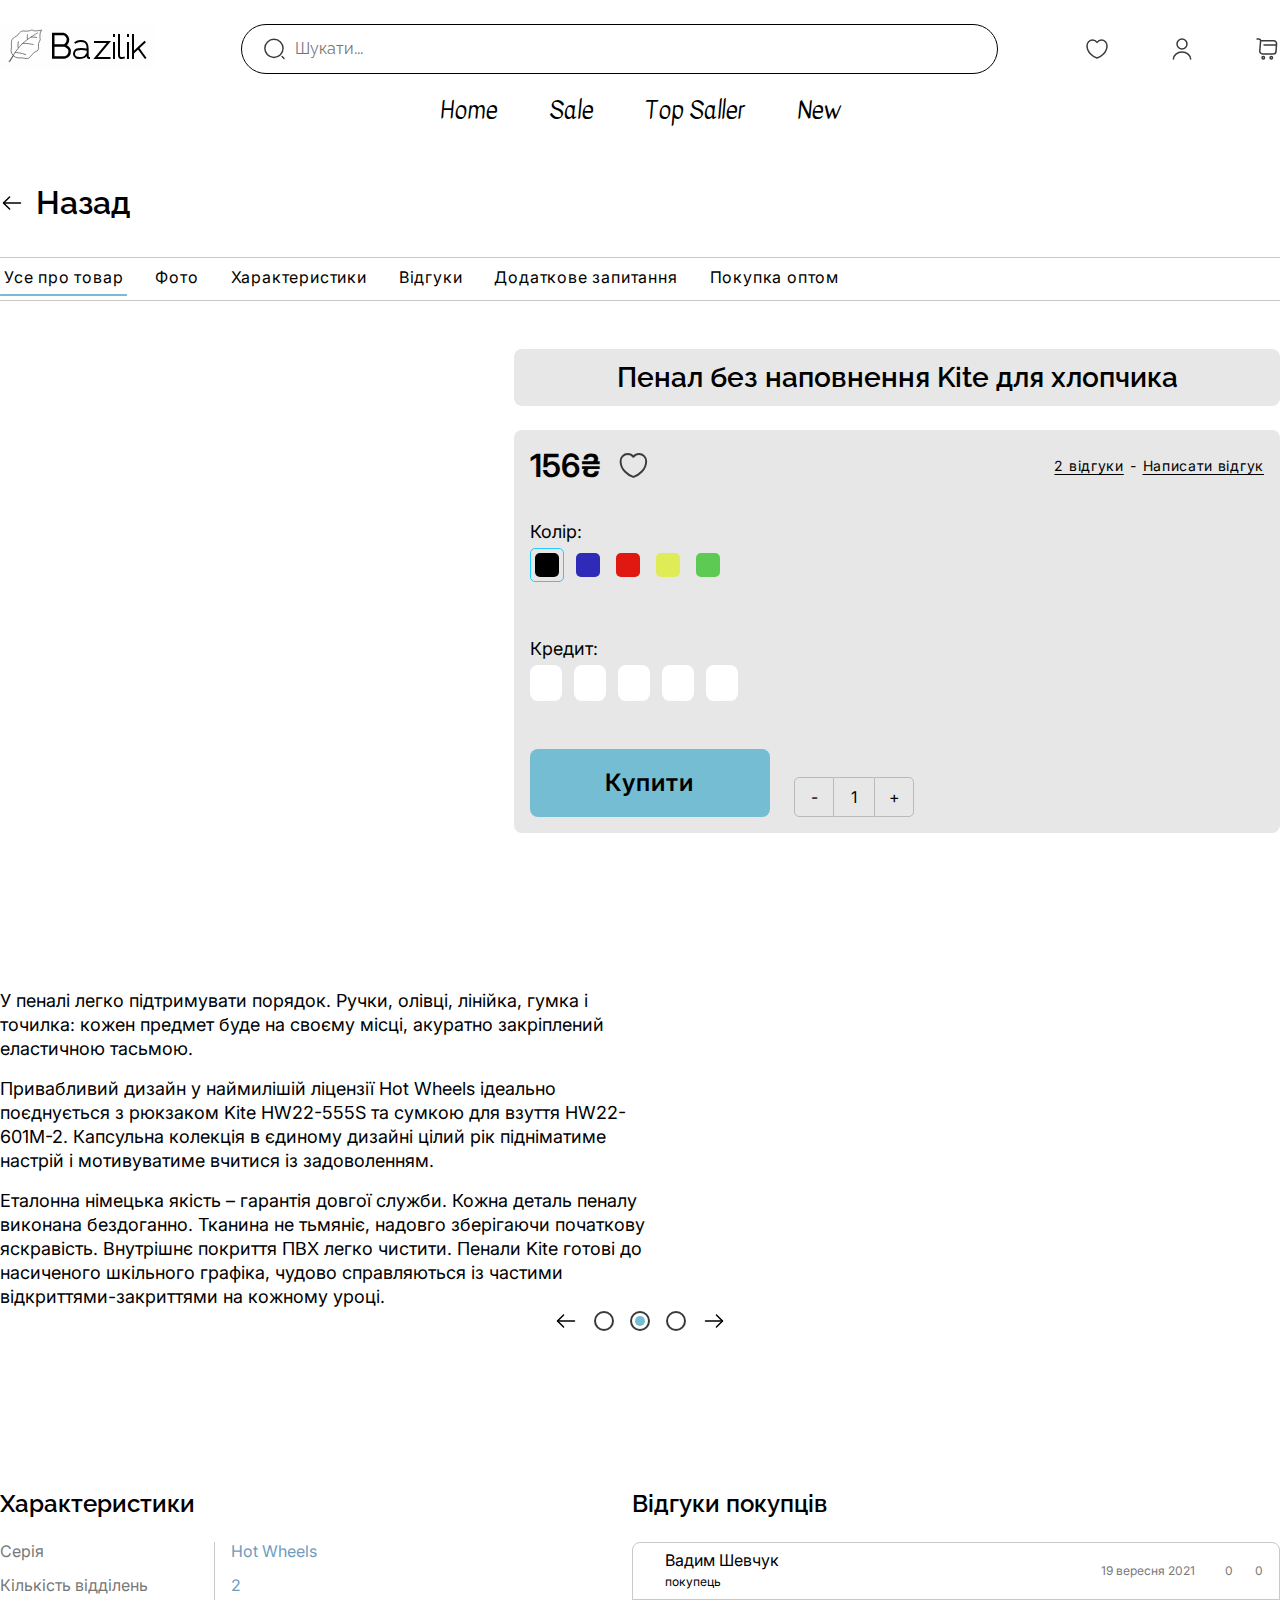
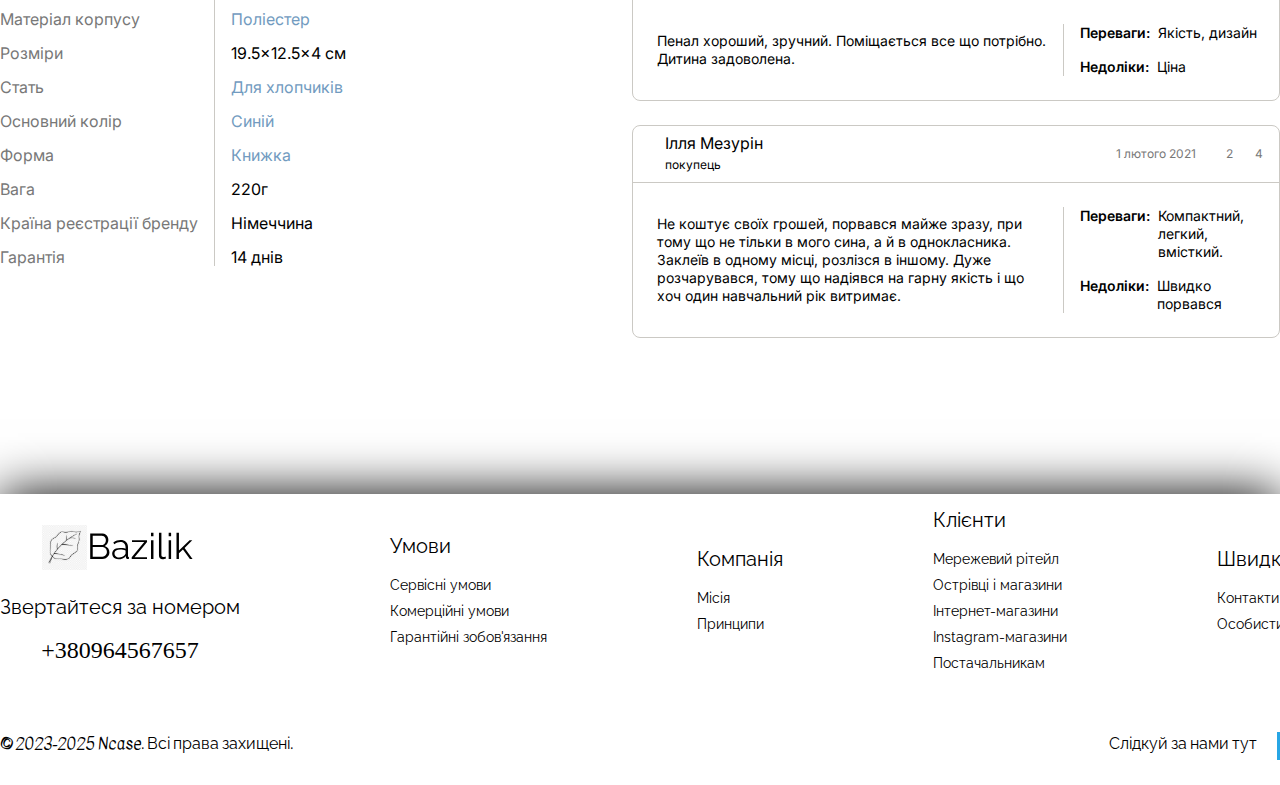
==== cardview.html @ 0b2a83e5 "Add files via upload" ====
<!DOCTYPE html>
<html lang="en">
<head>
	<meta charset="UTF-8">
	<meta name="viewport" content="width=device-width, initial-scale=1.0">
	<link rel="stylesheet" href="cardview.css">
	<link rel="stylesheet" href="reset.css">
	<title>Test-nav-slider</title>
	<link rel="shortcut icon" href="img/Logo-icon-colored.svg" type="image/x-icon">
</head>
<body>

<header>
	<div class="header" id="Home">
        <div class="container-1">

            <div class="lsi">
                <a href="./index.html"><img class="logo-light w3-animate-zoom-logo" src="img/Logo white.svg" alt=""></a>
                <div class="search">
                    <input type="text" placeholder="Шукати..." class="input_search">
                </div>
                <div class="icons .w3-animate-zoom">
                    <button><a href="./account/wish-list.html"><img src="img/heart.svg" alt=""></a></button>
                    <button><a href="./account/account.html"><img src="img/user.svg" alt=""></a></button>
                    <button><img src="img/shopping-cart.svg" alt=""></button>
                </div>
            </div>

            <div class="menu">
                <ul class="menu_ul">
                    <li class="menu_text"><a href="./index.html#Home">Home</a></li>
                    <li class="menu_text"><a href="./index.html#Sale">Sale</a></li>
                    <li class="menu_text"><a href="./index.html#Top-seller">Top Saller</a></li>
                    <li class="menu_text"><a href="./index.html#New">New</a></li>
                </ul>
            </div>

        </div>
    </div>
</header>

<!-- CONTENT -->
<main class="content">
    <div class="container">

        <button class="img-p" onclick="goBack()">
            <img src="./img/arrow-left.svg" alt="">
            <p>Назад</p>
        </button>

        <div class="container-content">
            
			<nav class="sticky">
				<ul class="nav-bar">
					<li class="autolayout active"><a href="#Use">Усе про товар</a></li>
					<li class="autolayout"><a href="#slider">Фото</a></li>
					<li class="autolayout"><a href="#characteristics">Характеристики</a></li>
					<li class="autolayout"><a href="#response">Відгуки</a></li>
					<li class="autolayout"><a href="#addquestion">Додаткове запитання</a></li>
					<li class="autolayout"><a href="#optom">Покупка оптом</a></li>
				</ul>
			</nav>

            <div class="good-card" id="Use">
                <img src="./img/penal.png" alt="">

				<section class="opus">
					
					<div class="head">Пенал без наповнення Kite для хлопчика</div>

					<main class="card-content">

						<div class="head-card">
							<div class="price-img">
								<p>156₴</p>
								<img src="./img/heart.svg" alt="">
							</div>

							<div class="response-write">
								<a href="#response"><p class="p112">2 відгуки</p></a>
								<p>-</p>
								<a href="#response"><p class="p112">Написати відгук</p></a>
							</div>
						</div>

						<div class="colors">
							<p>Колір:</p>

							<ul class="choose-color">
								<li class="active-color"><div class="black"></div></li>
								<li><div class="blue"></div></li>
								<li><div class="red"></div></li>
								<li><div class="yellow"></div></li>
								<li><div class="green"></div></li>
							</ul>
						</div>

						<div class="credit">
							<p>Кредит:</p>

							<ul class="credit-methods">
								<li><div class="credit-bg"><img src="./img/mastercard.svg" alt=""></div></li>
								<li><div class="credit-bg"><img src="./img/visa.svg" alt=""></div></li>
								<li><div class="credit-bg"><img src="./img/googlepay.svg" alt=""></div></li>
								<li><div class="credit-bg"><img src="./img/applepay.svg" alt=""></div></li>
								<li><div class="credit-bg"><img src="./img/monobank.svg" alt=""></div></li>
							</ul>
						</div>

						<div class="buy-plus">
							<button class="btn-buy">Купити</button>

							<div class="plus-minus">
								<button class="btn-minus" onclick="decreaseQuantity(1)">-</button>
								<input class="input-plusminus" type="number" id="quantity1" value="1" maxlength="10">
								<button class="btn-plus" onclick="increaseQuantity(1)">+</button>
							</div>
						</div>

					</main>

				</section>
            </div>


			<div class="Slider" id="slider">

				<div class="mySlides w3-animate-left">
					<div class="slide-1">
						<img src="./img/slide1.png" alt="">

						<div class="opus-text">
							<p>Опис</p>

							<div class="text-slider">
								<p>Пенал Kite HW22-623 – стильний, компактний та неймовірно місткий пенал-книжка з 2 відділеннями та органайзером на 32 предмети. Допоможе дитині завжди бути зібраною та організованою. Ідеальна модель для першокласників та учнів початкової школи, віком від 6 років.</p>
								<p>Усе необхідне – в одному пеналі! На уроці задали розфарбувати малюнок чи накреслити рівну лінію? А може, ручка закінчилася та потрібна запасна? З цією моделлю дитині завжди буде легко зорієнтуватися на уроці, швидко знайти потрібний предмет і легко впоратися із будь-яким завданням.</p>
							</div>
						</div>
					</div>
				</div>

				<div class="mySlides w3-animate-left">
					<div class="slide-2">
						
						<div class="text-slider">
							<p>У пеналі легко підтримувати порядок. Ручки, олівці, лінійка, гумка і точилка: кожен предмет буде на своєму місці, акуратно закріплений еластичною тасьмою.</p>
							<p>Привабливий дизайн у наймилішій ліцензії Hot Wheels ідеально поєднується з рюкзаком Kite HW22-555S та сумкою для взуття HW22-601M-2. Капсульна колекція в єдиному дизайні цілий рік підніматиме настрій і мотивуватиме вчитися із задоволенням.</p>
							<p>Еталонна німецька якість – гарантія довгої служби. Кожна деталь пеналу виконана бездоганно. Тканина не тьмяніє, надовго зберігаючи початкову яскравість. Внутрішнє покриття ПВХ легко чистити. Пенали Kite готові до насиченого шкільного графіка, чудово справляються із частими відкриттями-закриттями на кожному уроці.</p>
						</div>

						<img src="./img/slide2.png" alt="">

					</div>
				</div>

				<div class="mySlides w3-animate-left">
					<div class="slide-3">
						
						<img src="./img/slide3.png" alt="">

						<div class="features">
							<p>Особливості</p>

							<ul class="features-list">
								<li class="features-text">2 місткі відділення – щоб все необхідне завжди було під рукою;</li>
								<li class="features-text">Гумки для фіксації канцелярського приладдя на 32 предмети – для порядку всередині пеналу;</li>
								<li class="features-text">Тканинне окантування забезпечує захист кромки;</li>
								<li class="features-text">Розмір: 19,5x12,5x4 см – компактний та дуже місткий;</li>
								<li class="features-text">Міцні матеріали та надійна фурнітура – гарантія довгої служби;</li>
								<li class="features-text">Матеріал зовні – міцний зносостійкий поліестер;</li>
								<li class="features-text">Внутрішнє ПВХ-оздоблення – легко чиститься;</li>
								<li class="features-text">Можна зібрати круту капсулу з рюкзаком та сумкою для взуття.</li>
							</ul>
						</div>

					</div>
				</div>


				<!-- RADIOS -->
				<div class="radios">
					<button onclick="plusDivs(-1)"><img src="./img/arrow-left.svg" alt=""></button>
					<span class="span-radio" onclick="currentDiv(1)"> <span class="slide-number"></span> </span>
					<span class="span-radio" onclick="currentDiv(2)"> <span class="slide-number"></span> </span>
					<span class="span-radio" onclick="currentDiv(3)"> <span class="slide-number"></span> </span>
					<button onclick="plusDivs(1)"><img src="./img/arrow-right.svg" alt=""></button>
				</div>
				<!-- RADIOS -->

			</div>


			<div class="characteristics-response">
				
				<div class="characteristics" id="characteristics">
					<p>Характеристики</p>

					<div class="characteristics-content">

						<ul class="ul-text">
							<li>Серія</li>
							<li>Кількість відділень</li>
							<li>Матеріал корпусу</li>
							<li>Розміри</li>
							<li>Стать</li>
							<li>Основний колір</li>
							<li>Форма</li>
							<li>Вага</li>
							<li>Країна реєстрації бренду</li>
							<li>Гарантія</li>
						</ul>
						
						<ul class="ul-character">
							<li><a href="#1">Hot Wheels</a></li>
							<li><a href="#1">2</a></li>
							<li><a href="#1">Поліестер</a></li>
							<li>19.5x12.5x4 см</li>
							<li><a href="#1">Для хлопчиків</a></li>
							<li><a href="#1">Синій</a></li>
							<li><a href="#1">Книжка</a></li>
							<li>220г</li>
							<li>Німеччина</li>
							<li>14 днів</li>
						</ul>

					</div>
				</div>

				<div class="response" id="response">
					<p>Відгуки покупців</p>

					<div class="responses">
						<div class="response1 size">
							
							<div class="head-response">

								<div class="title">
									<img src="./img/bag-tick.svg" alt="">

									<div class="text-title">
										<p>Вадим Шевчук</p>
										<p>покупець</p>
									</div>
								</div>

								<div class="date-like">
									<p>19 вересня 2021</p>

									<div class="like-dislike">
										
										<div class="like">
											<img src="./img/like.svg" alt="">
											<p>0</p>
										</div>

										<div class="dislike">
											<img src="./img/dislike.svg" alt="">
											<p>0</p>
										</div>

									</div>
								</div>

							</div>
							<!---------------------  -->
							<main class="main-response">

								<div class="response-text">
									<p>Пенал хороший, зручний. Поміщається все що потрібно. Дитина задоволена.</p>
								</div>

								<div class="advantages-disadvantages">

									<div class="advantages">
										<p>Переваги:</p>
										<p>Якість, дизайн</p>
									</div>

									<div class="disadvantages">
										<p>Недоліки:</p>
										<p>Ціна</p>
									</div>

								</div>

							</main>

						</div>

						<div class="response2 size">
							
							<div class="head-response">

								<div class="title">
									<img src="./img/bag-tick.svg" alt="">

									<div class="text-title">
										<p>Ілля Мезурін</p>
										<p>покупець</p>
									</div>
								</div>

								<div class="date-like">
									<p>1 лютого 2021</p>

									<div class="like-dislike">
										
										<div class="like">
											<img src="./img/like.svg" alt="">
											<p>2</p>
										</div>

										<div class="dislike">
											<img src="./img/dislike.svg" alt="">
											<p>4</p>
										</div>

									</div>
								</div>

							</div>
							<!---------------------  -->
							<main class="main-response">

								<div class="response-text">
									<p>Не коштує своїх грошей, порвався майже зразу, при тому що не тільки в мого сина, а й в однокласника. Заклеїв в одному місці, розлізся в іншому. Дуже розчарувався, тому що надіявся на гарну якість і що хоч один навчальний рік витримає.</p>
								</div>

								<div class="advantages-disadvantages">

									<div class="advantages">
										<p>Переваги:</p>
										<p>Компактний, легкий, вмісткий.</p>
									</div>

									<div class="disadvantages">
										<p>Недоліки:</p>
										<p>Швидко порвався</p>
									</div>

								</div>
								
							</main>

						</div>
					</div>

				</div>

			</div>


        </div>

        
    </div>
</main>
<!-- CONTENT END -->











<!-- Footer -->
<footer class="footer">
	<div class="container-foot">
		<div class="upper-footer">
				
			<div class="footer-text-1">
				<img class="f-logo" src="img/LOGO.svg" alt="">
				<p class="apeal">Звертайтеся за номером</p>
				<p class="p-number">+380964567657</p>
			</div>

			<div class="footer-text-2">
				<p class="main-f-text">Умови</p>
				<ul class="f-ps">
					<li><a href=""><p>Сервісні умови</p></a></li>
					<li><a href=""><p>Комерційні умови</p></a></li>
					<li><a href=""><p>Гарантійні зобов'язання</p></a></li>
				</ul>
			</div>

			<div class="footer-text-3">
				<p class="main-f-text">Компанія</p>
				<ul class="f-ps">
					<li><a href=""><p>Місія</p></a></li>
					<li><a href=""><p>Принципи</p></a></li>
				</ul>
			</div>

			<div class="footer-text-4">
				<p class="main-f-text">Клієнти</p>
				<ul class="f-ps">
					<li><a href=""><p>Мережевий рітейл</p></a></li>
					<li><a href=""><p>Острівці і магазини</p></a></li>
					<li><a href=""><p>Інтернет-магазини</p></a></li>
					<li><a href=""><p>Instagram-магазини</p></a></li>
					<li><a href=""><p>Постачальникам</p></a></li>
				</ul>
			</div>

			<div class="footer-text-5">
				<p class="main-f-text">Швидкі посилання</p>
				<ul class="f-ps">
					<li><a href="#"><p>Контакти</p></a></li>
					<li><a href="./account/account.html"><p>Особистий кабінет</p></a></li>
				</ul>
			</div>

		</div>


		<div class="under-footer">
			<p class="Ncase">© 2023-2025 Ncase. Всі права захищені.</p>

			<div class="p-icons">
				<p class="Follow">Слідкуй за нами тут</p>
				<div class="messages-imgs">
					<a href=""><img src="img/telegram.svg" alt=""></a>
					<a href=""><img src="img/youtube.svg" alt=""></a>
					<a href=""><img src="img/instagram.svg" alt=""></a>
				</div>
			</div>
		</div>

	</div>
</footer>


<script src="all.js"></script>
<script src="nav.js"></script>
</body>
</html>
---- cardview.css ----
@import url('https://fonts.googleapis.com/css2?family=Inter&family=Kavivanar&family=Keania+One&family=Raleway:ital,wght@0,400;0,700;0,800;1,300&display=swap');

input::-webkit-outer-spin-button,
input::-webkit-inner-spin-button{
    -webkit-appearance: none;
    margin: 0;
}

html{
	scroll-behavior: smooth;
}

body{
	margin: 0px;
	padding: 0px;
	font-family: 'Kavivanar','Raleway','Inter';
	background-color: #EBDECB;
	font-family: 'Kavivanar', 'Raleway';
}
.container-1{
    max-width: 1392px;
    height: 148px;
    margin: 0 auto;
}
.header{
	background-color: #FFFFFF;
	height: 148px;
}



/* LSI and menu START */


/* LSI */
.lsi{
	padding-top: 24px;
	display: flex;
	justify-content: space-between;
	margin-bottom: 18px;
}
.lsi input{
	font-size:16px ;
	font-weight: 400;
}
.container-1 input {
	padding-left:53px;
	background-image:url(img/search.svg);
	background-size: 24px 24px;
	background-repeat: no-repeat;
	background-position: 20px;
  }
/* input{
	background-repeat: no-repeat;
	background-image:url(img/search-normal.svg) ;
	background-position: 20px;
	width: 24px;
	height: 24px; 
}*/
.input_search{
	border: #000000 solid 1px;
	border-radius: 800px;
	justify-content: center;
	width: 757px;
	height: 50px;
}
.icons{
	display: flex;
	justify-content: space-between;
	column-gap: 60px;
}
.icons img{
	cursor: pointer;
}


/* Menu */
.menu{
	display: flex;
	justify-content: center;
}
.menu_ul{
	display: flex;
	column-gap: 52px;
	justify-content: space-between;
}

.menu ul:hover a{
	color: #575757;
	transition: 0.2s ease-in-out;
}
.menu ul:hover a:hover{
	color: rgb(158, 53, 53);
	text-decoration: underline;
	text-underline-offset: 6px;
	transition: 0.2s ease-in-out;
}



.menu_ul a{
	text-decoration: none;
	color: #000000;
}
.menu_text{
	font-weight: 400;
	font-size: 24px;
}


/* LSI and menu CLOSE */




/* Btn and text START */


/* Btn */
.text_btn{
	margin-top: 176px;
	width:	470px;
	height: 244px;
}
.text{
	max-width:	470px;
	max-height: 147px;
	background-color: #FFFFFF;
	margin-bottom: 48px;
	text-align: center;
	border-radius: 50px 0px 50px 0px;
}
.btn{
	position: relative;
	width:	275px;
	height: 50px;
	border-radius: 88px;
	background-color: #FFFFFF;
	left: 98px;
	font-size: 26px;
	font-weight: 600;
}


/* Text weight and size */
.p1{
	font-weight: 700;
	font-size: 58px;
	color: #C6B168;
	;
}
.p2{
	font-weight: 300;
	font-size: 40px;
}


/* Btn and text CLOSE */



/* Footer */
.footer{
	width: 100%;
	margin: 0 auto;
	background-color: #FFFFFF;
	box-shadow: #000000 0px 0px 50px;
}
.container-foot{
	max-width: 1392px;
	padding-bottom: 24px;
	margin: 0 auto;
	
}
.upper-footer{
	width: 1392px;
	height: 200px;
	display: flex;
	justify-content: space-between;
	column-gap: 136px;
	margin-bottom: 38px;
	align-items: center;
}
.under-footer{
	width: 1392px;
	height: 29px;
	display: flex;
	justify-content: space-between;
}
.p-icons{
	display: flex;
	justify-content: space-between;
	column-gap: 20px;
}
.messages-imgs{
	display: flex;
	justify-content: space-between;
	column-gap: 14px;
}

.footer-text-2 ul:hover a{
	color: #575757;
	transition: 0.2s ease-in-out;
}
.footer-text-2 ul:hover a:hover{
	color: rgb(158, 53, 53);
	box-shadow: 0.2px 0 0 currentColor;
	text-decoration: underline;
	text-underline-offset: 6px;
	transition: 0.2s ease-in-out;
}

.footer-text-3 ul:hover a{
	color: #575757;
	transition: 0.2s ease-in-out;
}
.footer-text-3 ul:hover a:hover{
	color: rgb(158, 53, 53);
	box-shadow: 0.2px 0 0 currentColor;
	text-decoration: underline;
	text-underline-offset: 6px;
	transition: 0.2s ease-in-out;
}
.footer-text-4 ul:hover a{
	color: #575757;
	transition: 0.2s ease-in-out;
}
.footer-text-4 ul:hover a:hover{
	color: rgb(158, 53, 53);
	box-shadow: 0.2px 0 0 currentColor;
	text-decoration: underline;
	text-underline-offset: 6px;
	transition: 0.2s ease-in-out;
}
.footer-text-5 ul:hover a{
	color: #575757;
	transition: 0.2s ease-in-out;
}
.footer-text-5 ul:hover a:hover{
	color: rgb(158, 53, 53);
	box-shadow: 0.2px 0 0 currentColor;
	text-decoration: underline;
	text-underline-offset: 6px;
	transition: 0.2s ease-in-out;
}


.footer-text-1{
	text-align: center;
}
.footer-text-5 a{
	color: #000000;
}


/* Paragraphs */
.apeal{
	font-size: 20px;
	font-weight: 400;
	font-family: 'Raleway';
	margin-bottom: 18px;
}
.p-number{
	font-size: 24px;
	font-weight: 400;
	font-family: 'Radio Canada';
}
.f-logo{
	margin-bottom: 25px;
}
.f-ps a{
	color: #000000;
}
.f-ps p{
	margin-bottom: 10px;
	font-size: 14px;
	font-weight: 400;
	font-family: 'Raleway';
}

.main-f-text{
	font-size: 20px;
	font-weight: 400;
	font-family: 'Raleway';
	margin-bottom: 19px;
}
/* Footer */

/* CONTENT */
.content{
    background-color: #FFFFFF;
    height: auto;
    padding-bottom: 156px;
	padding-top: 36px;
}
.container{
    max-width: 1392px;
    height: auto;
    margin: 0 auto;
	display: flex;
    flex-direction: column;
}



.img-p{
    display: flex;
    align-items: center;
    column-gap: 12px;
    margin-bottom: 36px;
}
.img-p img{
    width: 24px;
    height: 24px;
}
.img-p p{
    font-family: 'Raleway';
    font-size: 32px;
    font-weight: 600;
}



.container-content{
    height: auto;
	display: flex;
    flex-direction: column;
}

.sticky{
	position: sticky;
	top: 0;
	z-index: 100;
}
.nav-bar{
    width: 1392px;
    border-top: 1px solid #CBC9C4;
    border-bottom: 1px solid #CBC9C4;
    padding-top: 6px;
    padding-bottom: 6px;
    display: flex;
    column-gap: 24px;
	background-color: #FFFFFF;
}
.nav-bar a{
    color: #000000;
}

.autolayout{
    padding: 4px;
    padding-bottom: 8px;
    font-family: 'Inter';
    font-size: 16px;
    font-weight: 400;
    line-height: 18px;
    letter-spacing: 0.8px;
    cursor: pointer;
    position: relative;
    text-align: center;
}

li.active::after {
    position: absolute;
    content: "";
    height: 3px;
    width: 100%;
    left: 0;
    bottom: -2px;
    border-top-left-radius: 2px;
    border-top-right-radius: 2px;
    animation: appear 0.2s linear;
    border-bottom: 2px solid #74BDD3;
  }
@keyframes appear {
    from {
      width: 0;
    }
    to {
      width: 100%;
    }
  }



.good-card{
	display: flex;
	justify-content: space-between;
	align-items: center;
	padding-top: 48px;
	padding-bottom: 78px;
}

.opus{
	display: flex;
	flex-direction: column;
	align-items: center;
	row-gap: 24px;
}
.head{
	width: 766px;
	text-align: center;
	padding: 12px 24px;
	background-color: #E7E7E7;
	border-radius: 8px;
	border: none;
	font-family: 'Raleway';
	font-size: 28px;
	font-weight: 600;
}


.card-content{
	width: 766px;
	height: auto;
	padding: 16px;
	background-color: #E7E7E7;
	border: none;
	border-radius: 8px;
}

.head-card{
	display: flex;
	justify-content: space-between;
	align-items: center;
	margin-bottom: 36px;
}
.price-img{
	display: flex;
	column-gap: 16px;
	align-items: center;
}
.price-img p{
	color: #000000;
	font-family: 'Inter';
	font-size: 32px;
	font-weight: 600;
}
.price-img img{
	width: 32px;
	height: 32px;
}


.response-write{
	display: flex;
	column-gap: 6px;
	align-items: center;
}
.response-write p{
	color: #000000;
	font-family: 'Inter';
	font-size: 14px;
	font-weight: 400;
	line-height: 18px;
	letter-spacing: 0.7px;
}
.response-write .p112{
	text-underline-offset: 3px;
	text-decoration-line: underline;
}

/* COLORS CARD */
.colors{
	display: flex;
	flex-direction: column;
	row-gap: 6px;
	margin-bottom: 56px;
}
.colors p{
	font-family: 'Inter';
	font-size: 18px;
	font-weight: 400;
}

.choose-color{
	display: flex;
	align-items: center;
	column-gap: 8px;
}

.choose-color li{
	padding: 4px;
	border-radius: 5px;
	cursor: pointer;
}
.choose-color li div{
	border-radius: 5px;
	width: 24px;
	height: 24px;
}
.active-color{
	border: 1px solid #28CBFF;
}

.black{
	background-color: #000000;
}
.blue{
	background-color: #2F2AB8;
}
.red{
	background-color: #E01811;
}
.yellow{
	background-color: #E0EC56;
}
.green{
	background-color: #5CCA53;
}
/* COLORS CARD END*/



/* CREDIT */
.credit{
	height: auto;
	display: flex;
	flex-direction: column;
	row-gap: 6px;
	margin-bottom: 48px;
}
.credit p{
	font-family: 'Inter';
	font-size: 18px;
	font-weight: 400;
}

.credit-methods{
	display: flex;
	align-items: center;
	column-gap: 12px;
}
.credit-bg{
	background-color: #FFFFFF;
	padding: 6px 16px;
	border: none;
	border-radius: 8px;
}
/* CREDIT END */



.buy-plus{
	display: flex;
	align-items: end;
	column-gap: 24px;
}

.btn-buy{
	width: 240px;
	height: 68px;
	border: none;
	border-radius: 8px;
	background-color: #74BDD3;
	font-family: 'Inter';
	font-size: 24px;
	font-weight: 600;
	line-height: 18px;
	letter-spacing: 1.2px;
}

.plus-minus{
	display: flex;
	align-items: center;
}
.btn-minus{
	width: 40px;
	height: 40px;
	border: 1px solid #BABABA;
	border-radius: 5px 0px 0px 5px;
	text-align: center;
	font-family: 'Inter';
	font-size: 16px;
	font-weight: 400;
}
.btn-plus{
	width: 40px;
	height: 40px;
	border: 1px solid #BABABA;
	border-radius: 0px 5px 5px 0px;
	text-align: center;
	font-family: 'Inter';
	font-size: 16px;
	font-weight: 400;
}
.input-plusminus{
	width: 40px;
	height: 40px;
	border-top: 1px solid #BABABA;
	border-bottom: 1px solid #BABABA;
	text-align: center;
	font-family: 'Inter';
	font-size: 16px;
	font-weight: 400;
}



/* SLIDER  */

/* SLIDE 1 */
.Slider{
	padding-top: 78px;
	padding-bottom: 78px;
}

.slide-1{
	display: flex;
	justify-content: space-between;
	align-items: center;
}

.opus-text{
	display: flex;
	flex-direction: column;
	row-gap: 24px;
}
.opus-text p{
	width: 650px;
	text-align: center;
	display: flex;
	flex-direction: column;
	row-gap: 24px;
	font-family: 'Raleway';
	font-size: 36px;
	font-weight: 600;
}

.text-slider{
	display: flex;
	flex-direction: column;
	row-gap: 16px;
}
.text-slider p{
	width: 650px;
	text-align: start;
	font-family: 'Inter';
	font-size: 18px;
	font-weight: 400;
	line-height: 24px;
}
/* SLIDE 1 END  */


/* SLIDE 2 */
.slide-2{
	display: flex;
	justify-content: space-between;
	align-items: center;
}
/* SLIDE 2 END  */


/* SLIDE 3 */
.slide-3{
	display: flex;
	justify-content: space-between;
	align-items: center;
}

.features{
	display: flex;
	flex-direction: column;
	align-items: center;
	row-gap: 24px;
}
.features p{
	font-family: 'Inter';
	font-size: 36px;
	font-weight: 600;
	line-height: 18px;
}


.features-list{
	width: 650px;
	display: flex;
	flex-direction: column;
	padding-left: 16px;
	border-left: 1px solid #CBC9C4;
	row-gap: 8px;
}
.features-text{
	margin-left: 24px;
	list-style: disc;
	font-family: 'Inter';
	font-size: 16px;
	font-weight: 400;
	line-height: 18px;
}



/* SLIDE 3 END  */

.radios{
	display: flex;
	column-gap: 16px;
	justify-content: center;
	align-items: center;
}
.span-radio{
	cursor: pointer;
	display: flex;
	align-items: center;
	justify-content: center;
	width: 20px;
	height: 20px;
	border: 2px solid #3A3A3A;
	border-radius: 50%;
}
.inside-radio{
	cursor: pointer;
	width: 10px;
	height: 10px;
	background-color: #74BDD3;
	border-radius: 50%;
}
/* SLIDER END  */





.characteristics-response{
	display: flex;
	justify-content: space-between;
	align-items: start;
	height: auto;
}
.characteristics{
	display: flex;
	flex-direction: column;
	row-gap: 24px;
	padding-top: 78px;
}
.characteristics p{
	font-family: 'Raleway';
	font-size: 24px;
	font-weight: 600;
}


.characteristics-content{
	display: flex;
	align-items: center;
	column-gap: 16px;
}
.ul-text{
	display: flex;
	flex-direction: column;
	row-gap: 16px;
	padding-right: 16px;
	border-right: 1px solid #CBC9C4;
}
.ul-text li{
	color: #787878;
	font-family: 'Inter';
	font-size: 16px;
	font-weight: 400;
	line-height: 18px;
}


.ul-character{
	display: flex;
	flex-direction: column;
	row-gap: 16px;
}
.ul-character li{
	color: #000;
	font-family: 'Inter';
	font-size: 16px;
	font-weight: 400;
	line-height: 18px;
}
.ul-character li a{
	color: #729BC0;
}
.ul-character li a:hover{
	color: #9E3535;
	text-decoration: underline;
	text-underline-offset: 4px;
}




/* RESPONSE */
.response{
	display: flex;
	flex-direction: column;
	row-gap: 24px;
	padding-top: 78px;
}
.response p{
	font-family: 'Raleway';
	font-size: 24px;
	font-weight: 600;
}

.responses{
	display: flex;
	flex-direction: column;
	row-gap: 24px;
}
.size{
	width: 648px;
	height: auto;
}


.response1{
	border: 1px solid #CBC9C4;
	border-radius: 8px;
}

.head-response{
	padding: 8px 16px;
	display: flex;
	justify-content: space-between;
	align-items: center;
	border-bottom: 1px solid #CBC9C4;
}

.title{
	display: flex;
	align-items: center;
	column-gap: 16px;
}
.text-title{
	display: flex;
	flex-direction: column;
	row-gap: 4px;
}
.text-title p:nth-child(1){
	font-family: 'Inter';
	font-size: 16px;
	font-weight: 400;
	line-height: 18px;
}
.text-title p:nth-child(2){
	font-family: 'Inter';
	font-size: 12px;
	font-weight: 400;
	line-height: 18px;
}


.date-like{
	display: flex;
	align-items: center;
	column-gap: 24px;
}
.date-like p{
	color: #787878;
	font-family: 'Inter';
	font-size: 12px;
	font-weight: 400;
	line-height: 18px;
}



.like-dislike{
	display: flex;
	align-items: center;
	column-gap: 16px;
}

.like{
	display: flex;
	align-items: center;
	column-gap: 6px;
}
.like p{
	color: #787878;
	font-family: 'Inter';
	font-size: 12px;
	font-weight: 400;
	line-height: 18px; 
}

.dislike{
	display: flex;
	align-items: center;
	column-gap: 6px;
}
.dislike p{
	color: #787878;
	font-family: 'Inter';
	font-size: 12px;
	font-weight: 400;
	line-height: 18px;
}



.main-response{
	padding: 24px;
	display: flex;
	column-gap: 16px;
	align-items: center;
}

.response-text{
	padding-top: 8px;
	padding-bottom: 8px;
	padding-right: 16px;
	border-right: 1px solid #CBC9C4;
}
.response-text p{
	font-family: 'Inter';
	font-size: 14px;
	font-weight: 400;
	line-height: 18px;
	width: 390px;
}


.advantages-disadvantages{
	display: flex;
	flex-direction: column;
	row-gap: 16px;
}
.advantages{
	display: flex;
	align-items: start;
	column-gap: 8px;
}
.advantages p:nth-child(1){
	font-family: 'Inter';
	font-size: 14px;
	font-weight: 600;
	line-height: 18px;
}
.advantages p:nth-child(2){
	width: 100px;
	font-family: 'Inter';
	font-size: 14px;
	font-weight: 400;
	line-height: 18px;
}


.disadvantages{
	display: flex;
	align-items: start;
	column-gap: 8px;
}
.disadvantages p:nth-child(1){
	font-family: 'Inter';
	font-size: 14px;
	font-weight: 600;
	line-height: 18px;
}
.disadvantages p:nth-child(2){
	font-family: 'Inter';
	font-size: 14px;
	font-weight: 400;
	line-height: 18px;
}
.response2{
	border: 1px solid #CBC9C4;
	border-radius: 8px;
}
/* RESPONSE END  */




/* CONTENT END  */














.w3-animate-left{
	position:relative;
	animation:animateleft 0.4s
}
@keyframes animateleft{
	from{left:-300px;opacity:0}
 	to{left:0;opacity:1}
}
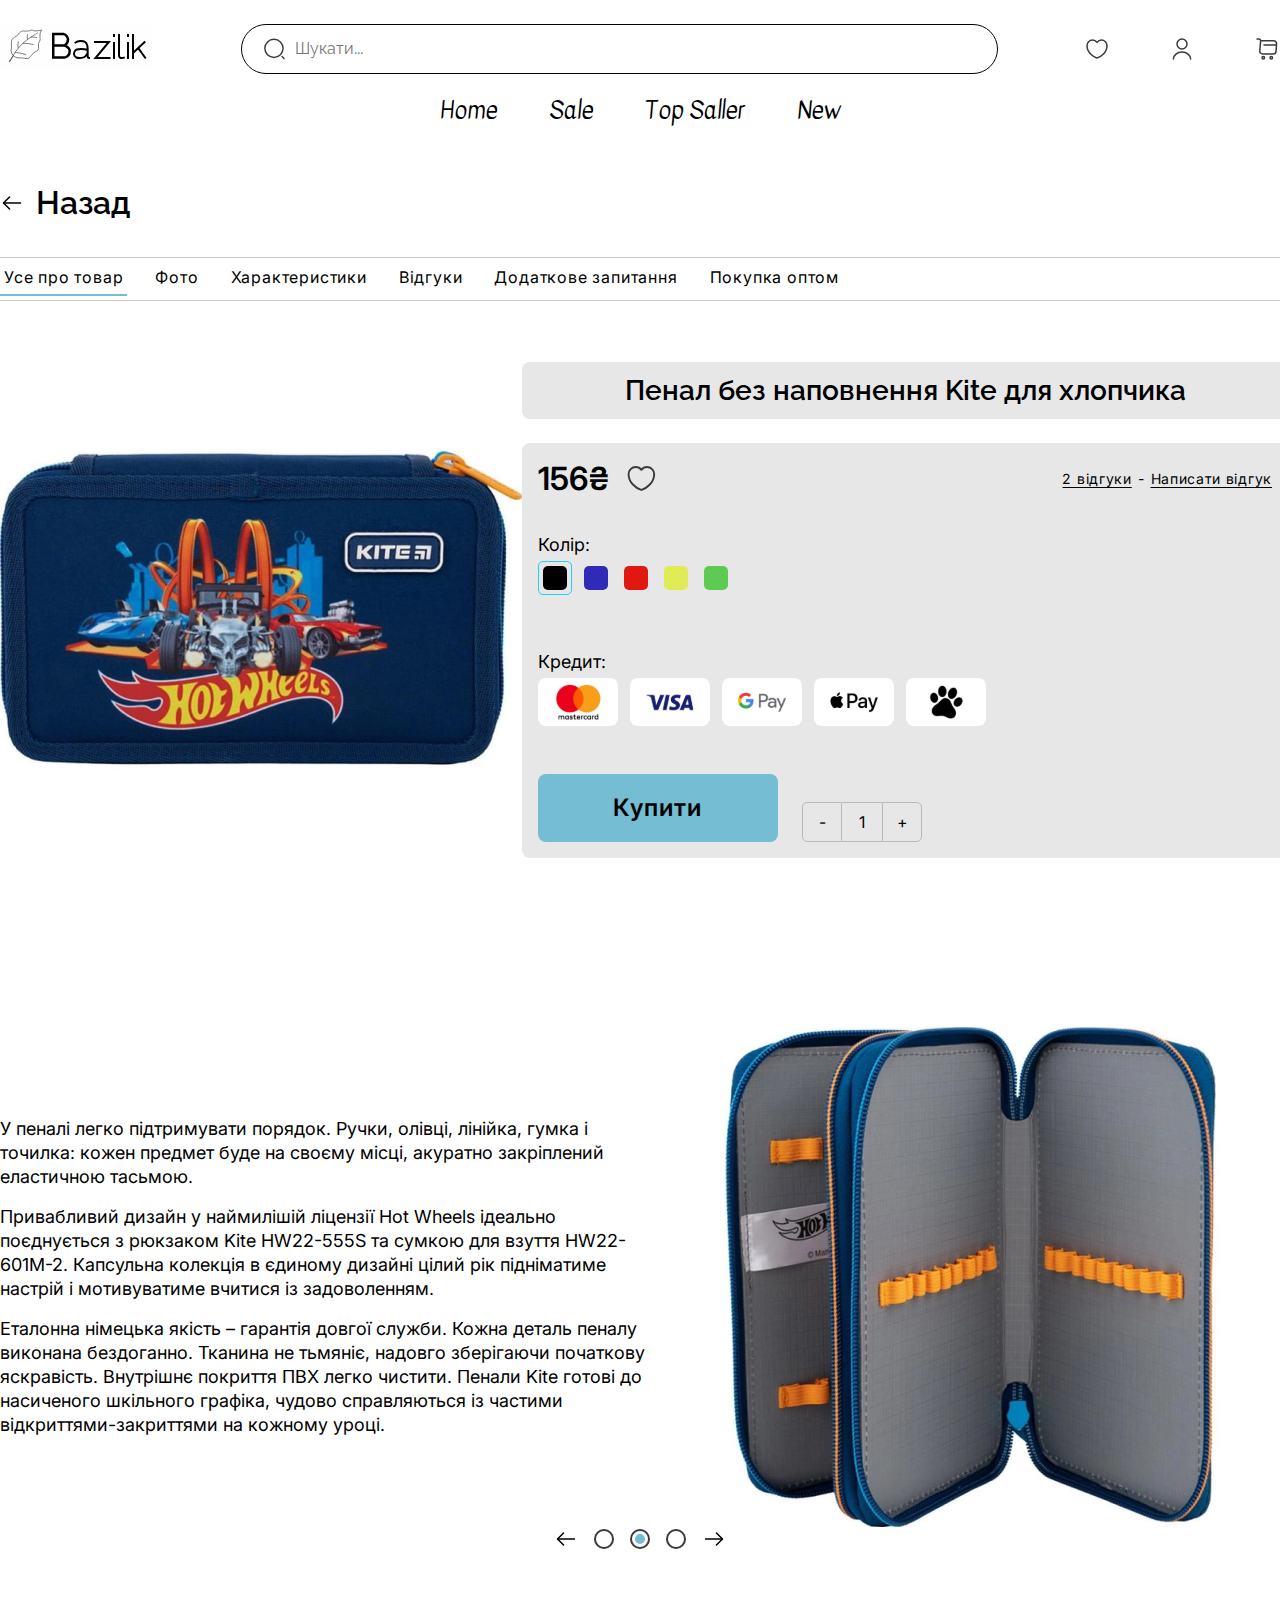
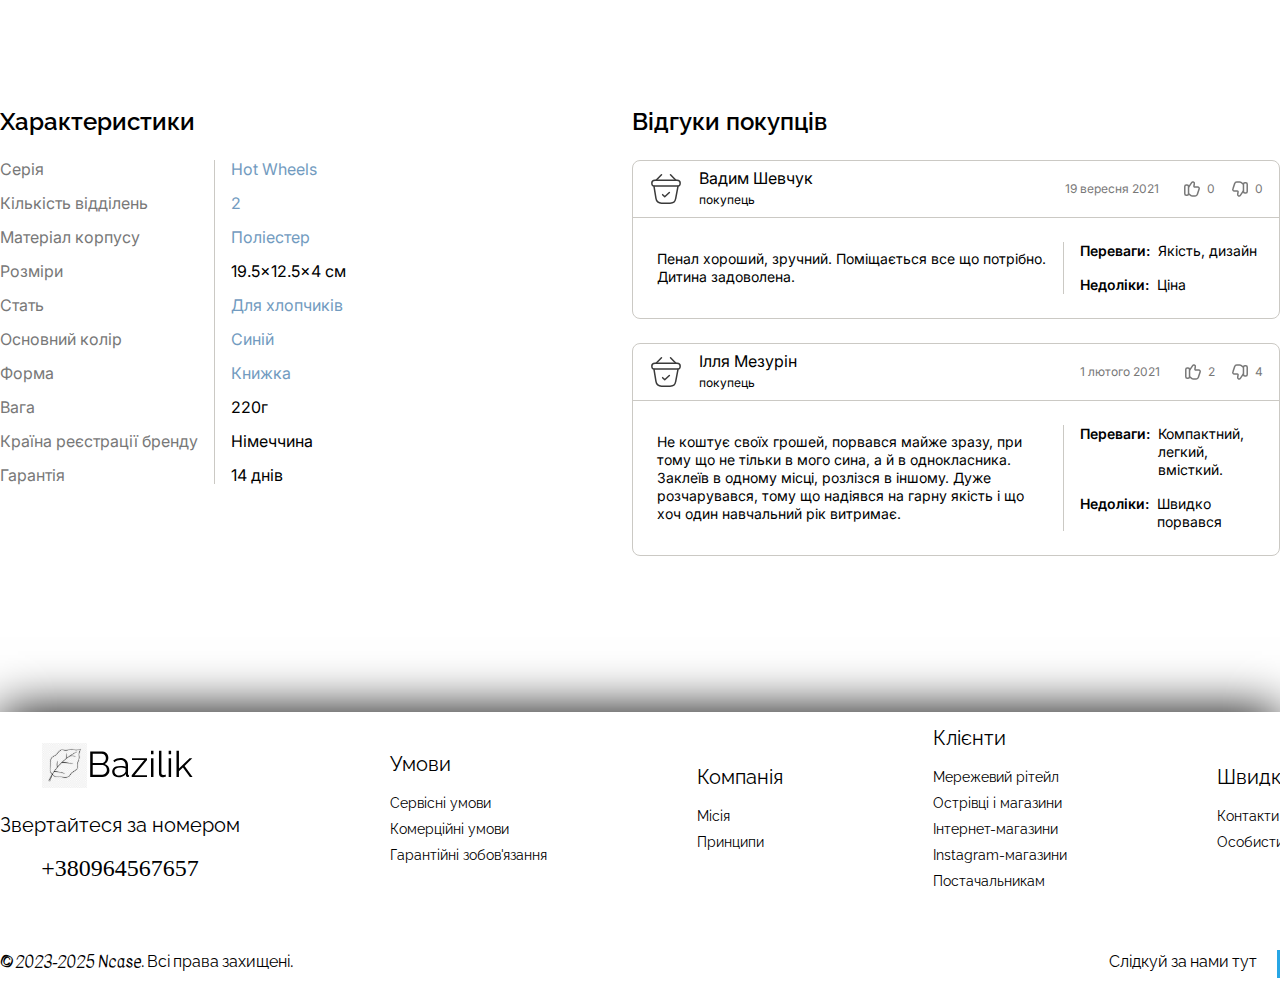
==== commit afb0bc5f: "Add files via upload" ====
--- a/cardview.html
+++ b/cardview.html
@@ -22,7 +22,7 @@
                 <div class="icons .w3-animate-zoom">
                     <button><a href="./account/wish-list.html"><img src="img/heart.svg" alt=""></a></button>
                     <button><a href="./account/account.html"><img src="img/user.svg" alt=""></a></button>
-                    <button><img src="img/shopping-cart.svg" alt=""></button>
+                    <button onclick="popupCart()"><img src="img/shopping-cart.svg" alt=""></button>
                 </div>
             </div>
 
@@ -435,6 +435,32 @@
 </footer>
 
 
+
+
+
+
+
+<!-- POPUS -->
+<div id="popup-cart" class="popup-cart">
+    <div class="container-cart">
+
+        <button class="X-btn" onclick="hidepopupCart()"><img src="img/x-symbol-svgrepo-com.svg" alt=""></button>
+
+        <p class="p-kosh">Кошик</p>
+
+        <div class="content-cart">
+            <div class="p-cart">
+                <p>Ой! Здається тут пусто.</p>
+                <p>Ви ще нічого не закинули в кошик</p>
+            </div>
+
+            <a href="./placing-an-order.html"><button>ОФОРМИТИ ЗАМОВЛЕННЯ</button></a>
+        </div>
+
+    </div>
+</div>
+
+<script src="script.js"></script>
 <script src="all.js"></script>
 <script src="nav.js"></script>
 </body>
--- a/cardview.css
+++ b/cardview.css
@@ -330,7 +330,7 @@
 .sticky{
 	position: sticky;
 	top: 0;
-	z-index: 100;
+	z-index: 5;
 }
 .nav-bar{
     width: 1392px;
@@ -983,6 +983,89 @@
 
 
 
+/* POPUS */
+/* POPUP-CART */
+.popup-cart{
+	position: absolute;
+	top: 0px;
+	left: 0px;
+    position: fixed;
+    margin: 0 auto;
+    width: 100%;
+    height: 100%;
+    background-color: rgba(0,0,0,0.4);
+	visibility: hidden;
+	z-index: 100;
+}	
+.container-cart{
+	position: relative;
+    top: 150px;
+	width: 912px;
+	height: 547px;
+	margin: 0 auto;
+	background-color: #FFFFFF;
+	border-radius: 15px;
+    border: #BABABA solid 1px;
+}
+.p-kosh{
+	font-family: 'Raleway';
+	font-size: 24px;
+	font-weight: 600;
+	text-align: center;
+	margin-top: 16px;
+}
+
+
+.content-cart{
+	margin-top: 150px;
+	display: flex;
+	flex-direction: column;
+	justify-content: center;
+	align-items: center;
+}
+
+.content-cart p:nth-child(1){
+	font-family: 'Inter';
+	font-size: 28px;
+	font-weight: 600;
+}
+.content-cart p:nth-child(2){
+	font-family: 'Inter';
+	font-size: 20px;
+	font-weight: 400;
+}
+
+
+.p-cart{
+	display: flex;
+	flex-direction: column;
+	row-gap: 36px;
+	margin-bottom: 36px;
+}
+.content-cart button{
+	width: 353px;
+	height: 51px;
+	background-color: #F40000;
+	opacity: 72%;
+	padding-left: 16px;
+	padding-right: 16px;
+	color: white;
+	font-size: 18px;
+	font-family: 'Raleway';
+	font-weight: 400;
+	border-radius: 8px;
+}
+.X-btn{
+	width: 24px;
+	height: 24px;
+	position: absolute;
+	top: 14px;
+	right: 14px;
+}
+/* POPUP-CART */
+
+
+
 
 .w3-animate-left{
 	position:relative;
